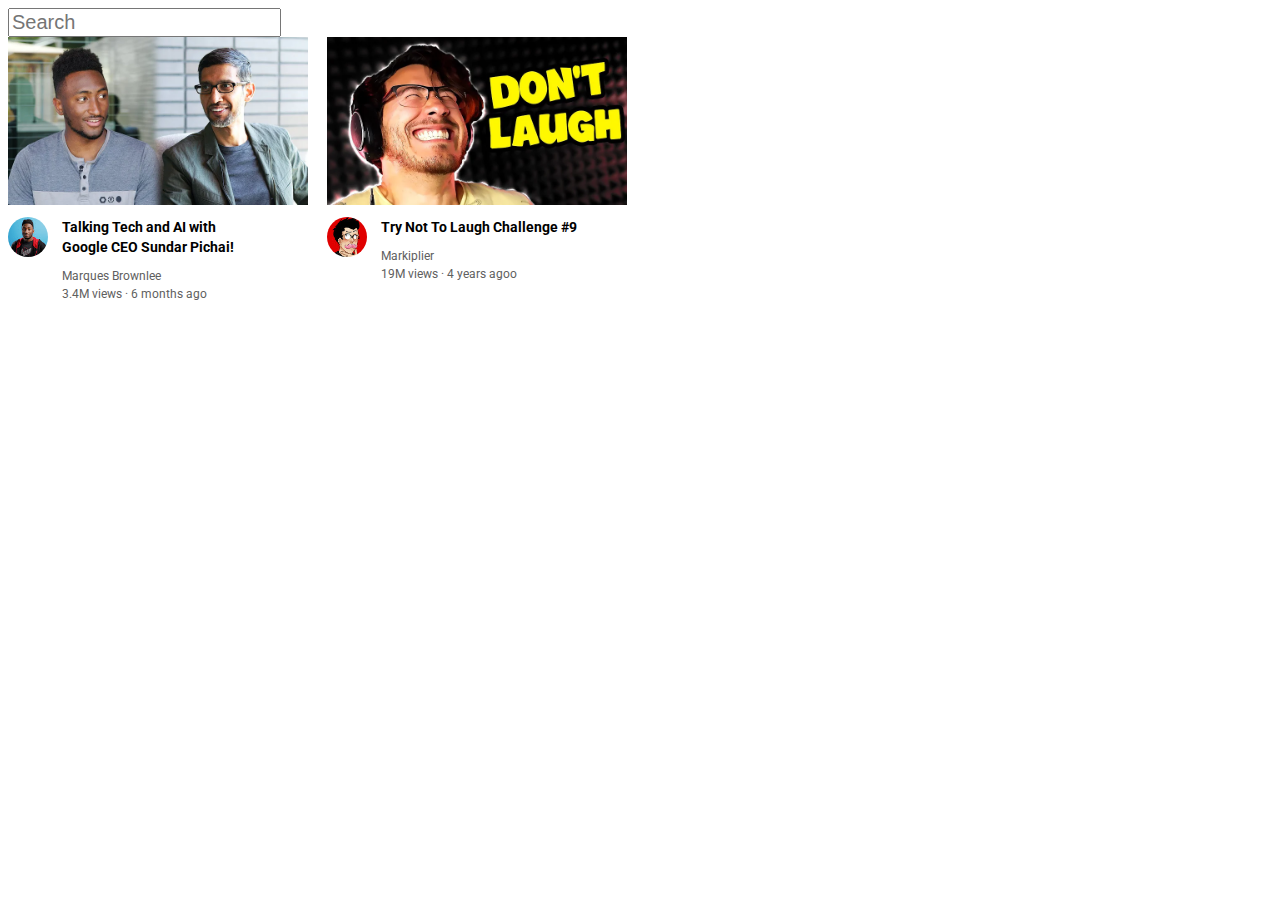
==== youtube.html @ 1298c9fe "verson 2" ====
<!DOCTYPE html>
<html>
  <head>
    <title>Youtube (clone)</title>

    <link rel="preconnect" href="https://fonts.googleapis.com">
    <link rel="preconnect" href="https://fonts.gstatic.com" 
    crossorigin>
    <link href="https://fonts.googleapis.com/css2?family=Roboto:
    wght@400;500;700&display=swap" rel="stylesheet">
        
    <style>
      p {
        font-family: Roboto, Arial;
        margin-top: 0;
        margin-bottom: 0;
      }

      .thumbnail {
        width: 300px;
        display: block;
      }

      .search-bar {
        font-size:20px;
        display:block;
      }

      .video-preview {
        width:300px;
        display: inline-block;
        vertical-align: top;
        margin-right: 15px;
      }

      .channel-picture {
        display: inline-block;
        width: 50px;
        vertical-align: top;
      }

      .video-title {
        font-size: 14px;
        font-weight: 700;
        margin-top: 0px;
        line-height: 20px;
        margin-bottom: 12px;
      }

      .video-author,
      .video-stats {
        font-size: 12px;
        color:  rgb(96, 96, 96);
      }

      .video-author {
        margin-bottom: 4px;
      }

      .video-info {
        display: inline-block;
        width: 200px;
      }

      .profile-picture {
        width: 40px;
        border-radius: 50px;
      }

      .thumbnail-row {
        margin-bottom: 12px;
      }

    </style>
  </head>
  <body>
    <input class="search-bar" type="text" placeholder="Search">
    
    <div class="video-preview">
      <div class="thumbnail-row">
        <img class="thumbnail" src="thumbnails/thumbnail-1.webp">
      </div>
      <div>

        <div class="channel-picture">
          <img class="profile-picture" 
          src="channel-pictures/channel-1.jpeg">
        </div>

        <div class="video-info">
          <p class="video-title">
            Talking Tech and AI with Google CEO Sundar Pichai!
          </p>
          <p class="video-author">
            Marques Brownlee
          </p>
          <p class="video-stats">
            3.4M views &#183; 6 months ago
          </p>
        </div>
      </div>
    </div>

    <div class="video-preview">
      <div class="thumbnail-row">
        <img class="thumbnail" src="thumbnails/thumbnail-2.webp">
      </div>
      <div>

        <div class="channel-picture">
          <img class="profile-picture" 
          src="channel-pictures/channel-2.jpeg">
        </div>

        <div class="video-info">
          <p class="video-title">
            Try Not To Laugh Challenge #9
          </p>
          <p class="video-author">
            Markiplier
          </p>
          <p class="video-stats">
            19M views &#183; 4 years agoo
          </p>
        </div>
      </div>
    </div>

  </body>
</html>
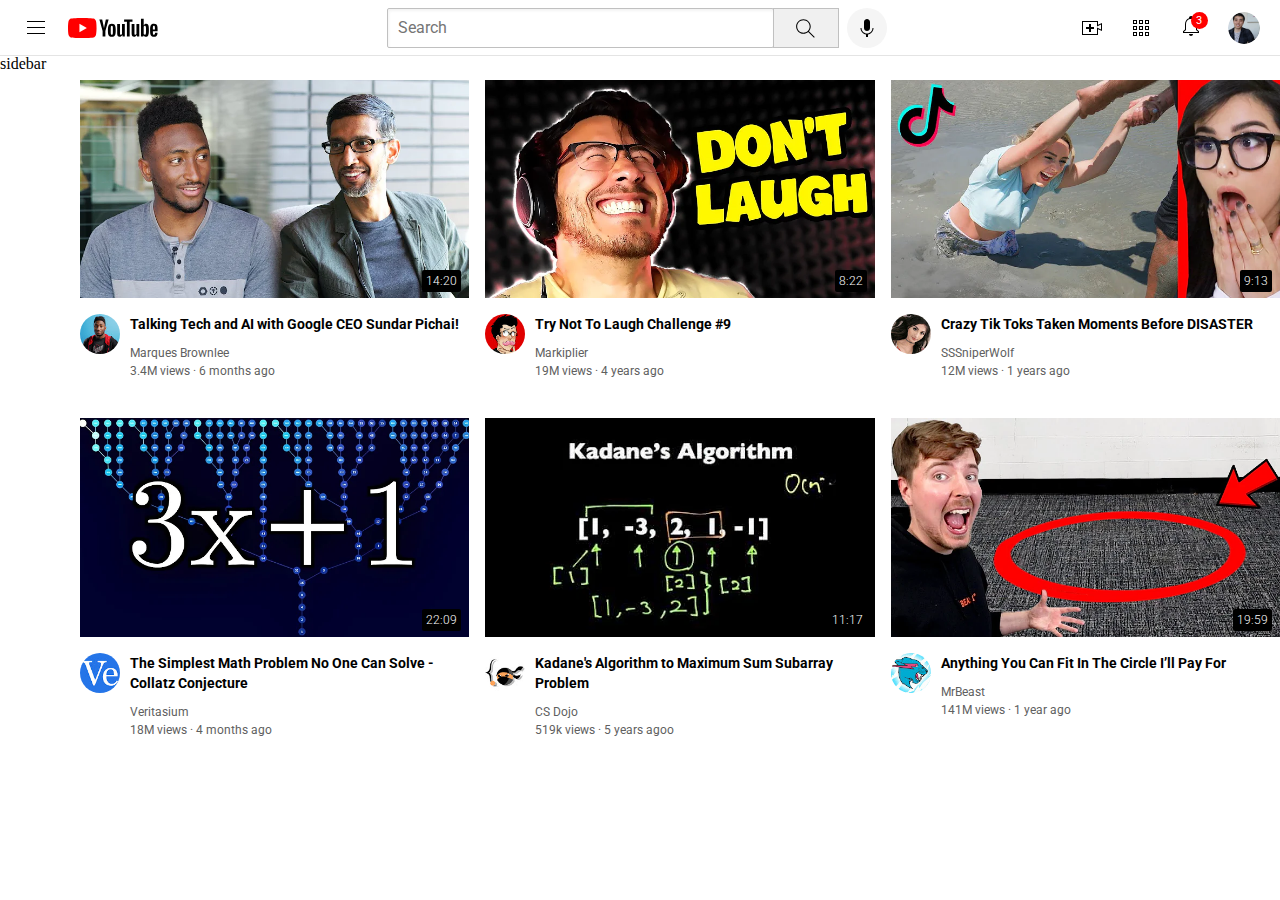
==== commit ab776f73: "version 3" ====
--- a/youtube.html
+++ b/youtube.html
@@ -8,123 +8,246 @@
     crossorigin>
     <link href="https://fonts.googleapis.com/css2?family=Roboto:
     wght@400;500;700&display=swap" rel="stylesheet">
-        
-    <style>
-      p {
-        font-family: Roboto, Arial;
-        margin-top: 0;
-        margin-bottom: 0;
-      }
-
-      .thumbnail {
-        width: 300px;
-        display: block;
-      }
-
-      .search-bar {
-        font-size:20px;
-        display:block;
-      }
-
-      .video-preview {
-        width:300px;
-        display: inline-block;
-        vertical-align: top;
-        margin-right: 15px;
-      }
-
-      .channel-picture {
-        display: inline-block;
-        width: 50px;
-        vertical-align: top;
-      }
-
-      .video-title {
-        font-size: 14px;
-        font-weight: 700;
-        margin-top: 0px;
-        line-height: 20px;
-        margin-bottom: 12px;
-      }
-
-      .video-author,
-      .video-stats {
-        font-size: 12px;
-        color:  rgb(96, 96, 96);
-      }
-
-      .video-author {
-        margin-bottom: 4px;
-      }
-
-      .video-info {
-        display: inline-block;
-        width: 200px;
-      }
-
-      .profile-picture {
-        width: 40px;
-        border-radius: 50px;
-      }
-
-      .thumbnail-row {
-        margin-bottom: 12px;
-      }
-
-    </style>
+  
+    <link rel="stylesheet" href="styles/general.css">
+    <link rel="stylesheet" href="styles/header.css">
+    <link rel="stylesheet" href="styles/video.css">
+    <link rel="stylesheet" href="styles/sidebar.css">
+
   </head>
   <body>
-    <input class="search-bar" type="text" placeholder="Search">
+    <div class="header">
+
+      <div class="left-section">
+          <img 
+          class="hamburger-menu"
+          src="icons/hamburger-menu.svg"
+          >
+
+          <img class="youtube-logo"
+          src="icons/youtube-logo.svg"
+          >
+      </div>
+
+      <div class="middle-section">
+        <input class="search-bar" type="text" placeholder="Search">
+        
+        <button class="search-button">
+          <img 
+          class="search-icon"
+          src="icons/search.svg">
+        </button>
+
+        <button class="voice-search-button">
+          <img class="voice-search-icon"
+          src="icons/voice-search-icon.svg">
+        </button>
+
+      </div>
+
+      <div class="right-section">
+        <img 
+        class="upload-icon"
+        src="icons/upload.svg">
+
+        <img 
+        class="youtube-apps-icon"
+        src="icons/youtube-apps.svg">
+
+        <div class="notifications-icon-container">
+          <div class="notifications-count">3</div>
+          <img 
+        class="notifications-icon"
+        src="icons/notifications.svg">
+        </div>
+        
+        <img 
+        class="current-user-picture"
+        src="channel-pictures/my-channel.jpeg">
+
+      </div>
+
+      
+    </div>
+
+    <div class="sidebar">
+      sidebar
+    </div>
     
-    <div class="video-preview">
-      <div class="thumbnail-row">
-        <img class="thumbnail" src="thumbnails/thumbnail-1.webp">
-      </div>
-      <div>
-
-        <div class="channel-picture">
-          <img class="profile-picture" 
-          src="channel-pictures/channel-1.jpeg">
-        </div>
-
-        <div class="video-info">
-          <p class="video-title">
-            Talking Tech and AI with Google CEO Sundar Pichai!
-          </p>
-          <p class="video-author">
-            Marques Brownlee
-          </p>
-          <p class="video-stats">
-            3.4M views &#183; 6 months ago
-          </p>
-        </div>
-      </div>
+
+    <div class="video-grid">
+      <div class="video-preview">
+        <div class="thumbnail-row">
+          <img class="thumbnail" src="thumbnails/thumbnail-1.webp">
+          <div class="video-time">
+            14:20
+          </div>
+        </div>
+        <div class="video-info-grid">
+  
+          <div class="channel-picture">
+            <img class="profile-picture" 
+            src="channel-pictures/channel-1.jpeg">
+          </div>
+  
+          <div class="video-info">
+            <p class="video-title">
+              Talking Tech and AI with Google CEO Sundar Pichai!
+            </p>
+            <p class="video-author">
+              Marques Brownlee
+            </p>
+            <p class="video-stats">
+              3.4M views &#183; 6 months ago
+            </p>
+          </div>
+        </div>
+      </div>
+  
+      <div class="video-preview">
+        <div class="thumbnail-row">
+          <img class="thumbnail" src="thumbnails/thumbnail-2.webp">
+          <div class="video-time">
+            8:22
+          </div>
+        </div>
+        <div class="video-info-grid">
+  
+          <div class="channel-picture">
+            <img class="profile-picture" 
+            src="channel-pictures/channel-2.jpeg">
+          </div>
+  
+          <div class="video-info">
+            <p class="video-title">
+              Try Not To Laugh Challenge #9
+            </p>
+            <p class="video-author">
+              Markiplier
+            </p>
+            <p class="video-stats">
+              19M views &#183; 4 years ago
+            </p>
+          </div>
+        </div>
+      </div>
+
+      <div class="video-preview">
+        <div class="thumbnail-row">
+          <img class="thumbnail" src="thumbnails/thumbnail-3.webp">
+          <div class="video-time">
+            9:13
+          </div>
+        </div>
+        <div class="video-info-grid">
+  
+          <div class="channel-picture">
+            <img class="profile-picture" 
+            src="channel-pictures/channel-3.jpeg">
+          </div>
+  
+          <div class="video-info">
+            <p class="video-title">
+             Crazy Tik Toks Taken Moments Before DISASTER
+            </p>
+            <p class="video-author">
+              SSSniperWolf
+            </p>
+            <p class="video-stats">
+              12M views &#183; 1 years ago
+            </p>
+          </div>
+        </div>
+      </div>
+
+      <div class="video-preview">
+        <div class="thumbnail-row">
+          <img class="thumbnail" src="thumbnails/thumbnail-4.webp">
+          <div class="video-time">
+            22:09
+          </div>
+        </div>
+        <div class="video-info-grid">
+  
+          <div class="channel-picture">
+            <img class="profile-picture" 
+            src="channel-pictures/channel-4.jpeg">
+          </div>
+  
+          <div class="video-info">
+            <p class="video-title">
+              The Simplest Math Problem No One Can Solve - 
+              Collatz Conjecture
+            </p>
+            <p class="video-author">
+              Veritasium
+            </p>
+            <p class="video-stats">
+              18M views &#183; 4 months ago
+            </p>
+          </div>
+        </div>
+      </div>
+
+      <div class="video-preview">
+        <div class="thumbnail-row">
+          <img class="thumbnail" src="thumbnails/thumbnail-5.webp">
+          <div class="video-time">
+            11:17
+          </div>
+        </div>
+        <div class="video-info-grid">
+  
+          <div class="channel-picture">
+            <img class="profile-picture" 
+            src="channel-pictures/channel-5.jpeg">
+          </div>
+  
+          <div class="video-info">
+            <p class="video-title">
+              Kadane's Algorithm to Maximum Sum Subarray Problem
+            </p>
+            <p class="video-author">
+              CS Dojo
+            </p>
+            <p class="video-stats">
+              519k views &#183; 5 years agoo
+            </p>
+          </div>
+        </div>
+      </div>
+
+      <div class="video-preview">
+        <div class="thumbnail-row">
+          <img class="thumbnail" src="thumbnails/thumbnail-6.webp">
+          <div class="video-time">
+            19:59
+          </div>
+        </div>
+        <div class="video-info-grid">
+  
+          <div class="channel-picture">
+            <img class="profile-picture" 
+            src="channel-pictures/channel-6.jpeg">
+          </div>
+  
+          <div class="video-info">
+            <p class="video-title">
+              Anything You Can Fit In The Circle I’ll Pay For
+            </p>
+            <p class="video-author">
+              MrBeast
+            </p>
+            <p class="video-stats">
+              141M views &#183; 1 year ago
+            </p>
+          </div>
+        </div>
+      </div>
+
     </div>
-
-    <div class="video-preview">
-      <div class="thumbnail-row">
-        <img class="thumbnail" src="thumbnails/thumbnail-2.webp">
-      </div>
-      <div>
-
-        <div class="channel-picture">
-          <img class="profile-picture" 
-          src="channel-pictures/channel-2.jpeg">
-        </div>
-
-        <div class="video-info">
-          <p class="video-title">
-            Try Not To Laugh Challenge #9
-          </p>
-          <p class="video-author">
-            Markiplier
-          </p>
-          <p class="video-stats">
-            19M views &#183; 4 years agoo
-          </p>
-        </div>
-      </div>
-    </div>
+    
+    
 
   </body>
 </html>--- a/styles/general.css
+++ b/styles/general.css
@@ -0,0 +1,11 @@
+p {
+  font-family: Roboto, Arial;
+  margin-top: 0;
+  margin-bottom: 0;
+}
+
+body {
+  margin: 0;
+  padding-top: 80px;
+  padding-left: 80px;
+}--- a/styles/header.css
+++ b/styles/header.css
@@ -0,0 +1,140 @@
+.header {
+  height: 55px;
+  display: flex;
+  flex-direction: row;
+  justify-content: space-between;
+
+  position: fixed;
+  top: 0;
+  left: 0;
+  right: 0;
+
+  z-index: 100;
+
+  background-color: white;
+
+  border-bottom-width: 1px;
+  border-bottom-style: solid;
+  border-bottom-color: rgb(228,228,228)
+
+}
+
+.left-section {
+  display: flex;
+  align-items: center;
+  
+}
+
+.hamburger-menu {
+  height: 24px;
+  margin-left: 24px;
+  margin-right: 20px;
+}
+
+.youtube-logo {
+  height: 20px;
+}
+
+.middle-section {
+  flex: 1;
+  margin-left: 70px;
+  margin-right: 35px;
+  max-width: 500px;
+  display: flex;
+  align-items: center;
+}
+
+.search-bar {
+  flex: 1;
+  height: 36px;
+  padding-left: 10px;
+  font-size: 16px;
+  border-width: 1px;
+  border-style: solid;
+  border-color: rgb(192, 192,192);
+  border-radius: 2px;
+  box-shadow: inset 1px 2px 3px
+  rgba(0,0,0,0.05);
+  width: 0;
+}
+
+.search-bar::placeholder {
+  font-family: Roboto, Arial;
+  font-size: 16px;
+
+}
+
+.search-button {
+  height: 40px;
+  width: 66px;
+  background-color: rgb(240,240,240);
+  border-width: 1px;
+  border-style:solid;
+  border-color:rgb(192, 192,192);
+  margin-left: -1px;
+  margin-right: 8px;
+}
+
+.search-icon {
+  height: 25px;
+  margin-top: 4px;
+}
+
+.voice-search-button {
+  height: 40px;
+  width: 40px;
+  border-radius: 20px;
+  border: none;
+  background-color: rgb(245,245,245);
+}
+
+.voice-search-icon {
+  height: 24px;
+  margin-top: 4px;
+}
+
+.right-section {
+  width: 180px;
+  display:flex;
+  align-items: center;
+  justify-content: space-between;
+  margin-right: 20px;
+  flex-shrink: 0;
+}
+
+.upload-icon {
+  height: 24px;
+}
+
+.youtube-apps-icon {
+  height: 24px;
+}
+
+.notifications-icon {
+  height: 24px;
+}
+
+.notifications-icon-container {
+  position: relative;
+}
+
+.notifications-count {
+  position: absolute;
+  top: -2px;
+  right: -5px;
+  background-color: red;
+  color: white;
+  font-family: Roboto, Arial;
+  font-size: 11px;
+  padding-left:5px;
+  padding-right: 6px;
+  padding-top:2px;
+  padding-bottom: 2px;
+  border-radius: 10px;
+
+}
+
+.current-user-picture {
+  height: 32px;
+  border-radius: 16px;
+}--- a/styles/video.css
+++ b/styles/video.css
@@ -0,0 +1,73 @@
+
+
+.thumbnail {
+  width: 100%;
+}
+
+
+
+.video-info-grid {
+  display: grid;
+  grid-template-columns: 50px 1fr;
+}
+
+.channel-picture {
+  vertical-align: top;
+}
+
+.video-title {
+  font-size: 14px;
+  font-weight: 700;
+  margin-top: 0px;
+  line-height: 20px;
+  margin-bottom: 12px;
+}
+
+.video-author,
+.video-stats {
+  font-size: 12px;
+  color:  rgb(96, 96, 96);
+}
+
+.video-author {
+  margin-bottom: 4px;
+}
+
+.video-info {
+}
+
+.profile-picture {
+  width: 40px;
+  border-radius: 50px;
+}
+
+.thumbnail-row {
+  margin-bottom: 12px;
+  position: relative;
+}
+
+.video-grid {
+  display: grid;
+  grid-template-columns: 1fr 1fr 1fr;
+  column-gap: 16px;
+  row-gap: 40px;
+}
+
+.video-time {
+  background-color: black;
+  color: white;
+  position: absolute;
+  right: 8px;
+  bottom: 10px;
+  border-radius: 2px;
+
+  padding-left: 4px;
+  padding-right: 4px;
+  padding-top: 4px;
+  padding-bottom: 4px;
+  
+
+  font-family: Roboto, Arial;
+  font-size: 12px;
+  font-weight: 300;
+}--- a/styles/sidebar.css
+++ b/styles/sidebar.css
@@ -0,0 +1,9 @@
+.sidebar {
+  position: fixed;
+  left: 0;
+  bottom: 0;
+  top: 55px;
+  background-color: white;
+  width: 72px;
+
+}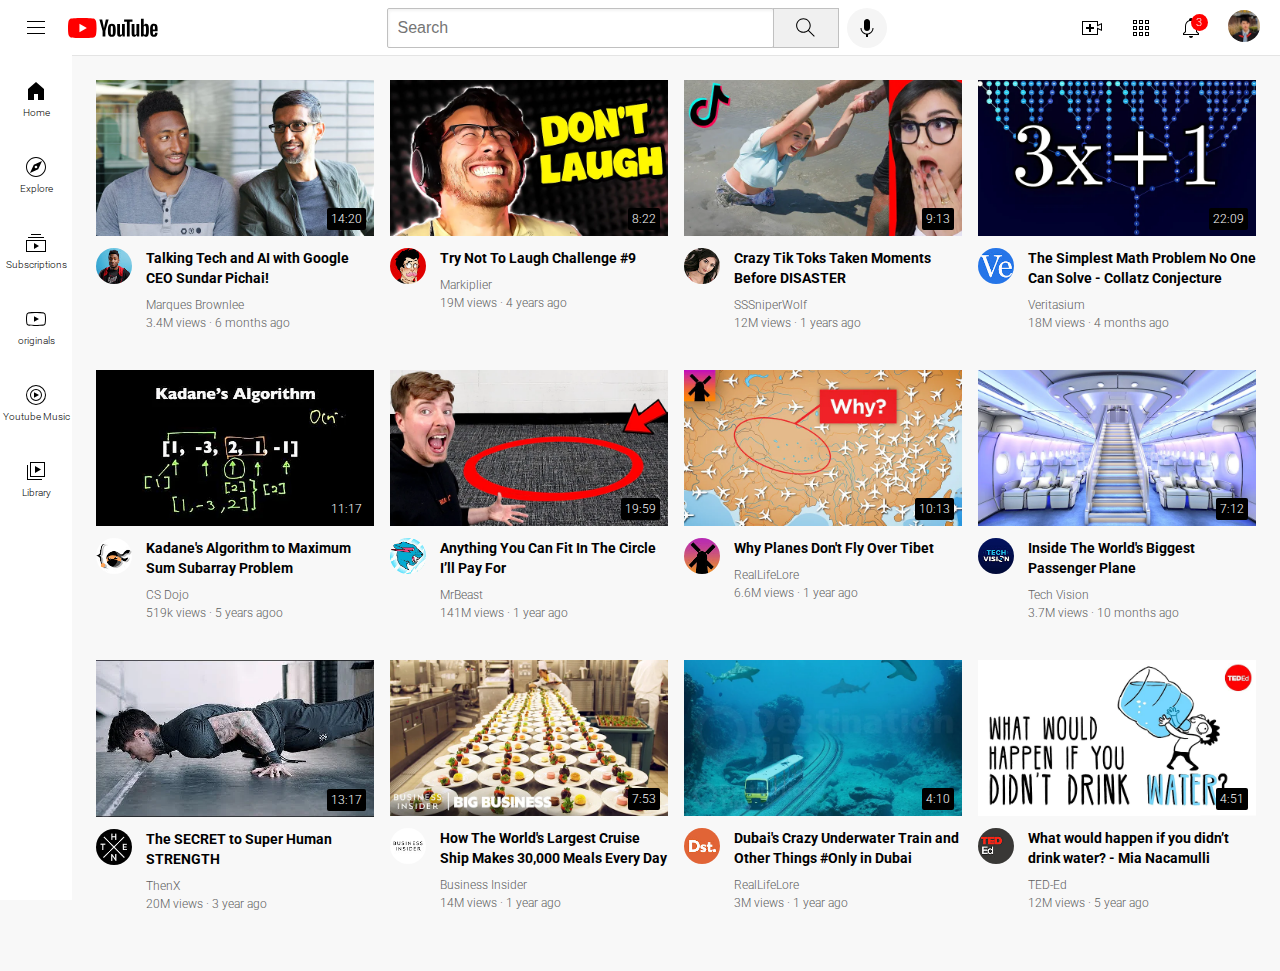
==== commit 7ae371fd: "Version 4" ====
--- a/youtube.html
+++ b/youtube.html
@@ -16,7 +16,7 @@
 
   </head>
   <body>
-    <div class="header">
+    <header class="header">
 
       <div class="left-section">
           <img 
@@ -36,218 +36,558 @@
           <img 
           class="search-icon"
           src="icons/search.svg">
+          <div class="tooltip">Search</div>
         </button>
 
         <button class="voice-search-button">
           <img class="voice-search-icon"
           src="icons/voice-search-icon.svg">
+          <div class="tooltip">Search with your voice</div>
         </button>
 
       </div>
 
       <div class="right-section">
-        <img 
-        class="upload-icon"
-        src="icons/upload.svg">
-
-        <img 
-        class="youtube-apps-icon"
-        src="icons/youtube-apps.svg">
+
+        <div class="upload-icon-container">
+          <img 
+          class="upload-icon"
+          src="icons/upload.svg">
+          <div class="tooltip">Create</div>
+        </div>
+        
+
+        <div class="youtube-apps-container">
+          <img 
+          class="youtube-apps-icon"
+          src="icons/youtube-apps.svg">
+          <div class="tooltip">Youtube apps</div>
+        </div>
+        
 
         <div class="notifications-icon-container">
           <div class="notifications-count">3</div>
           <img 
         class="notifications-icon"
         src="icons/notifications.svg">
+        <div class="tooltip">Notifications</div>
         </div>
         
-        <img 
-        class="current-user-picture"
-        src="channel-pictures/my-channel.jpeg">
-
-      </div>
-
-      
-    </div>
-
-    <div class="sidebar">
-      sidebar
-    </div>
-    
-
-    <div class="video-grid">
-      <div class="video-preview">
-        <div class="thumbnail-row">
-          <img class="thumbnail" src="thumbnails/thumbnail-1.webp">
-          <div class="video-time">
-            14:20
-          </div>
-        </div>
-        <div class="video-info-grid">
-  
-          <div class="channel-picture">
-            <img class="profile-picture" 
-            src="channel-pictures/channel-1.jpeg">
-          </div>
-  
-          <div class="video-info">
-            <p class="video-title">
-              Talking Tech and AI with Google CEO Sundar Pichai!
-            </p>
-            <p class="video-author">
-              Marques Brownlee
-            </p>
-            <p class="video-stats">
-              3.4M views &#183; 6 months ago
-            </p>
-          </div>
-        </div>
-      </div>
-  
-      <div class="video-preview">
-        <div class="thumbnail-row">
-          <img class="thumbnail" src="thumbnails/thumbnail-2.webp">
-          <div class="video-time">
-            8:22
-          </div>
-        </div>
-        <div class="video-info-grid">
-  
-          <div class="channel-picture">
-            <img class="profile-picture" 
-            src="channel-pictures/channel-2.jpeg">
-          </div>
-  
-          <div class="video-info">
-            <p class="video-title">
-              Try Not To Laugh Challenge #9
-            </p>
-            <p class="video-author">
-              Markiplier
-            </p>
-            <p class="video-stats">
-              19M views &#183; 4 years ago
-            </p>
-          </div>
-        </div>
-      </div>
-
-      <div class="video-preview">
-        <div class="thumbnail-row">
-          <img class="thumbnail" src="thumbnails/thumbnail-3.webp">
-          <div class="video-time">
-            9:13
-          </div>
-        </div>
-        <div class="video-info-grid">
-  
-          <div class="channel-picture">
-            <img class="profile-picture" 
-            src="channel-pictures/channel-3.jpeg">
-          </div>
-  
-          <div class="video-info">
-            <p class="video-title">
-             Crazy Tik Toks Taken Moments Before DISASTER
-            </p>
-            <p class="video-author">
-              SSSniperWolf
-            </p>
-            <p class="video-stats">
-              12M views &#183; 1 years ago
-            </p>
-          </div>
-        </div>
-      </div>
-
-      <div class="video-preview">
-        <div class="thumbnail-row">
-          <img class="thumbnail" src="thumbnails/thumbnail-4.webp">
-          <div class="video-time">
-            22:09
-          </div>
-        </div>
-        <div class="video-info-grid">
-  
-          <div class="channel-picture">
-            <img class="profile-picture" 
-            src="channel-pictures/channel-4.jpeg">
-          </div>
-  
-          <div class="video-info">
-            <p class="video-title">
-              The Simplest Math Problem No One Can Solve - 
-              Collatz Conjecture
-            </p>
-            <p class="video-author">
-              Veritasium
-            </p>
-            <p class="video-stats">
-              18M views &#183; 4 months ago
-            </p>
-          </div>
-        </div>
-      </div>
-
-      <div class="video-preview">
-        <div class="thumbnail-row">
-          <img class="thumbnail" src="thumbnails/thumbnail-5.webp">
-          <div class="video-time">
-            11:17
-          </div>
-        </div>
-        <div class="video-info-grid">
-  
-          <div class="channel-picture">
-            <img class="profile-picture" 
-            src="channel-pictures/channel-5.jpeg">
-          </div>
-  
-          <div class="video-info">
-            <p class="video-title">
-              Kadane's Algorithm to Maximum Sum Subarray Problem
-            </p>
-            <p class="video-author">
-              CS Dojo
-            </p>
-            <p class="video-stats">
-              519k views &#183; 5 years agoo
-            </p>
-          </div>
-        </div>
-      </div>
-
-      <div class="video-preview">
-        <div class="thumbnail-row">
-          <img class="thumbnail" src="thumbnails/thumbnail-6.webp">
-          <div class="video-time">
-            19:59
-          </div>
-        </div>
-        <div class="video-info-grid">
-  
-          <div class="channel-picture">
-            <img class="profile-picture" 
-            src="channel-pictures/channel-6.jpeg">
-          </div>
-  
-          <div class="video-info">
-            <p class="video-title">
-              Anything You Can Fit In The Circle I’ll Pay For
-            </p>
-            <p class="video-author">
-              MrBeast
-            </p>
-            <p class="video-stats">
-              141M views &#183; 1 year ago
-            </p>
-          </div>
-        </div>
-      </div>
-
-    </div>
-    
-    
-
+        <a href="https://github.com/LLeon7" target="_blank">
+          <img 
+          class="current-user-picture"
+          src="channel-pictures/my-channel3.jpeg">
+        </a>
+        
+      </div>
+    </header>
+
+    <nav class="sidebar">
+
+      <div class="sidebar-link">
+        <img src="icons/home.svg">
+        <div>Home</div>
+      </div>
+
+      <div class="sidebar-link">
+        <img src="icons/explore.svg">
+        <div>Explore</div>
+      </div>
+      <div class="sidebar-link">
+        <img src="icons/subscriptions.svg">
+        <div>Subscriptions</div>
+      </div>
+      <div class="sidebar-link">
+        <img src="icons/originals.svg">
+        <div>originals</div>
+      </div>
+      <div class="sidebar-link">
+        <img src="icons/youtube-music.svg">
+        <div>Youtube Music</div>
+      </div>
+      <div class="sidebar-link">
+        <img src="icons/library.svg">
+        <div>Library</div>
+      </div>
+    </nav>
+    
+    <main>
+      <section class="video-grid">
+        <div class="video-preview">
+          <div class="thumbnail-row">
+            <a href="https://www.youtube.com/watch?v=n2RNcPRtAiY">
+            <img class="thumbnail" src="thumbnails/thumbnail-1.webp">
+            </a>
+            <div class="video-time">
+              14:20
+            </div>
+          </div>
+          <div class="video-info-grid">
+    
+            <div class="channel-picture">
+              <a href="https://www.youtube.com/c/mkbhd">
+                <img class="profile-picture" 
+                src="channel-pictures/channel-1.jpeg">
+              </a>
+            </div>
+    
+            <div class="video-info">
+              <a href="https://www.youtube.com/watch?v=n2RNcPRtAiY">
+                <p class="video-title">
+                  Talking Tech and AI with Google CEO Sundar Pichai!
+                </p>
+              </a>
+              <a href="https://www.youtube.com/c/mkbhd"></a>
+              <p class="video-author">
+                Marques Brownlee
+              </p>
+              <p class="video-stats">
+                3.4M views &#183; 6 months ago
+              </p>
+            </div>
+          </div>
+        </div>
+    
+        <div class="video-preview">
+          <div class="thumbnail-row">
+            <a href="https://www.youtube.com/watch?v=mP0RAo9SKZk">
+              <img class="thumbnail" src="thumbnails/thumbnail-2.webp">
+            </a>
+            
+            <div class="video-time">
+              8:22
+            </div>
+          </div>
+          <div class="video-info-grid">
+    
+            <div class="channel-picture">
+              <a href="https://www.youtube.com/c/markiplier">
+                <img class="profile-picture" 
+                src="channel-pictures/channel-2.jpeg">
+              </a>
+              
+            </div>
+    
+            <div class="video-info">
+              <a href="https://www.youtube.com/watch?v=mP0RAo9SKZk">
+                <p class="video-title">
+                  Try Not To Laugh Challenge #9
+                </p>
+              </a>
+
+              <a href="https://www.youtube.com/c/markiplier">
+                <p class="video-author">
+                  Markiplier
+                </p>
+              </a>
+              <p class="video-stats">
+                19M views &#183; 4 years ago
+              </p>
+            </div>
+          </div>
+        </div>
+
+        <div class="video-preview">
+          <div class="thumbnail-row">
+            <a href="https://www.youtube.com/watch?v=FgjPQQeTh1w">
+              <img class="thumbnail" src="thumbnails/thumbnail-3.webp">
+            </a>
+            
+            <div class="video-time">
+              9:13
+            </div>
+          </div>
+          <div class="video-info-grid">
+    
+            <div class="channel-picture">
+              <a href="https://www.youtube.com/user/SSSniperWolf">
+                <img class="profile-picture" 
+                src="channel-pictures/channel-3.jpeg">
+              </a>
+              
+            </div>
+    
+            <div class="video-info">
+              <a href="https://www.youtube.com/watch?v=FgjPQQeTh1w">
+                <p class="video-title">       
+                  Crazy Tik Toks Taken Moments Before DISASTER
+                  </p>
+              </a>
+              
+              <a href="https://www.youtube.com/user/SSSniperWolf">
+                <p class="video-author">
+                  SSSniperWolf
+                </p>
+              </a>
+              
+              <p class="video-stats">
+                12M views &#183; 1 years ago
+              </p>
+            </div>
+          </div>
+        </div>
+
+        <div class="video-preview">
+          <div class="thumbnail-row">
+            <a href="https://www.youtube.com/watch?v=094y1Z2wpJg">
+              <img class="thumbnail" src="thumbnails/thumbnail-4.webp">
+            </a>
+            
+            <div class="video-time">
+              22:09
+            </div>
+          </div>
+          <div class="video-info-grid">
+    
+            <div class="channel-picture">
+              <a href="https://www.youtube.com/c/veritasium">
+                <img class="profile-picture" 
+                src="channel-pictures/channel-4.jpeg">
+              </a>
+              
+            </div>
+    
+            <div class="video-info">
+              <a href="https://www.youtube.com/watch?v=094y1Z2wpJg">
+                <p class="video-title">
+                  The Simplest Math Problem No One Can Solve - 
+                  Collatz Conjecture
+                </p>
+              </a>
+              
+              <a href="https://www.youtube.com/c/veritasium">
+                <p class="video-author">
+                  Veritasium
+                </p>
+              </a>
+              
+              <p class="video-stats">
+                18M views &#183; 4 months ago
+              </p>
+            </div>
+          </div>
+        </div>
+
+        <div class="video-preview">
+          <div class="thumbnail-row">
+            <a href="https://www.youtube.com/watch?v=86CQq3pKSUw">
+              <img class="thumbnail" src="thumbnails/thumbnail-5.webp">
+            </a>
+            
+            <div class="video-time">
+              11:17
+            </div>
+          </div>
+          <div class="video-info-grid">
+    
+            <div class="channel-picture">
+              <a href="https://www.youtube.com/c/CSDojo">
+                <img class="profile-picture" 
+                src="channel-pictures/channel-5.jpeg">
+              </a>
+              
+            </div>
+    
+            <div class="video-info">
+              <a href="https://www.youtube.com/watch?v=86CQq3pKSUw">
+                <p class="video-title">
+                  Kadane's Algorithm to Maximum Sum Subarray Problem
+                </p>
+              </a>
+              
+              <a href="https://www.youtube.com/c/CSDojo">
+                <p class="video-author">
+                  CS Dojo
+                </p>
+              </a>
+              
+              <p class="video-stats">
+                519k views &#183; 5 years agoo
+              </p>
+            </div>
+          </div>
+        </div>
+
+        <div class="video-preview">
+          <div class="thumbnail-row">
+            <a href="https://www.youtube.com/watch?v=yXWw0_UfSFg">
+              <img class="thumbnail" src="thumbnails/thumbnail-6.webp">
+            </a>
+            
+            <div class="video-time">
+              19:59
+            </div>
+          </div>
+          <div class="video-info-grid">
+    
+            <div class="channel-picture">
+              <a href="https://www.youtube.com/channel/UCX6OQ3DkcsbYNE6H8uQQuVA">
+                <img class="profile-picture" 
+                src="channel-pictures/channel-6.jpeg">
+              </a>
+              
+            </div>
+    
+            <div class="video-info">
+              <a href="https://www.youtube.com/watch?v=yXWw0_UfSFg">
+                <p class="video-title">
+                  Anything You Can Fit In The Circle I’ll Pay For
+                </p>
+              </a>
+              <a href="https://www.youtube.com/channel/UCX6OQ3DkcsbYNE6H8uQQuVA">
+                <p class="video-author">
+                  MrBeast
+                </p>
+              </a>
+              
+              <p class="video-stats">
+                141M views &#183; 1 year ago
+              </p>
+            </div>
+          </div>
+        </div>
+
+        <div class="video-preview">
+          <div class="thumbnail-row">
+            <a href="https://www.youtube.com/watch?v=fNVa1qMbF9Y">
+              <img class="thumbnail" src="thumbnails/thumbnail-7.webp">
+            </a>
+            
+            <div class="video-time">
+              10:13
+            </div>
+          </div>
+          <div class="video-info-grid">
+    
+            <div class="channel-picture">
+              <a href="https://www.youtube.com/channel/UCP5tjEmvPItGyLhmjdwP7Ww">
+                <img class="profile-picture" 
+                src="channel-pictures/channel-7.jpeg">
+              </a>
+              
+            </div>
+    
+            <div class="video-info">
+              <a href="https://www.youtube.com/watch?v=fNVa1qMbF9Y">
+                <p class="video-title">
+                  Why Planes Don't Fly Over Tibet
+                </p>
+              </a>
+              
+              <a href="https://www.youtube.com/channel/UCP5tjEmvPItGyLhmjdwP7Ww">
+                <p class="video-author">
+                  RealLifeLore
+                </p>
+              </a>
+              
+              <p class="video-stats">
+                6.6M views &#183; 1 year ago
+              </p>
+            </div>
+          </div>
+        </div>
+
+        <div class="video-preview">
+          <div class="thumbnail-row">
+            <a href="https://www.youtube.com/watch?v=lFm4EM1juls">
+              <img class="thumbnail" src="thumbnails/thumbnail-8.webp">
+            </a>
+            
+            <div class="video-time">
+              7:12
+            </div>
+          </div>
+          <div class="video-info-grid">
+    
+            <div class="channel-picture">
+              <a href="https://www.youtube.com/channel/UCHAK6CyegY22Zj2GWrcaIxg">
+                <img class="profile-picture" 
+                src="channel-pictures/channel-8.jpeg">
+              </a>
+              
+            </div>
+    
+            <div class="video-info">
+              <a href="https://www.youtube.com/watch?v=lFm4EM1juls">
+                <p class="video-title">
+                  Inside The World's Biggest Passenger Plane
+                </p>
+              </a>
+              
+              <a href="https://www.youtube.com/channel/UCHAK6CyegY22Zj2GWrcaIxg">
+                <p class="video-author">
+                  Tech Vision
+                </p>
+              </a>
+              
+              <p class="video-stats">
+                3.7M views &#183; 10 months ago
+              </p>
+            </div>
+          </div>
+        </div>
+
+        <div class="video-preview">
+          <div class="thumbnail-row">
+            <a href="https://www.youtube.com/watch?v=ixmxOlcrlUc">
+              <img class="thumbnail" src="thumbnails/thumbnail-9.webp">
+            </a>
+            
+            <div class="video-time">
+              13:17
+            </div>
+          </div>
+          <div class="video-info-grid">
+    
+            <div class="channel-picture">
+              <a href="https://www.youtube.com/c/OFFICIALTHENXSTUDIOS">
+                <img class="profile-picture" 
+                src="channel-pictures/channel-9.jpeg">
+              </a>
+              
+            </div>
+    
+            <div class="video-info">
+              <a href="https://www.youtube.com/watch?v=ixmxOlcrlUc">
+                <p class="video-title">
+                  The SECRET to Super Human STRENGTH
+                </p>
+              </a>
+              
+              <a href="https://www.youtube.com/c/OFFICIALTHENXSTUDIOS">
+                <p class="video-author">
+                  ThenX
+                </p>
+              </a>
+              
+              <p class="video-stats">
+                20M views &#183; 3 year ago
+              </p>
+            </div>
+          </div>
+        </div>
+
+        <div class="video-preview">
+          <div class="thumbnail-row">
+            <a href="https://www.youtube.com/watch?v=R2vXbFp5C9o">
+              <img class="thumbnail" src="thumbnails/thumbnail-10.webp">
+            </a>
+            
+            <div class="video-time">
+              7:53
+            </div>
+          </div>
+          <div class="video-info-grid">
+    
+            <div class="channel-picture">
+              <a href="https://www.youtube.com/user/businessinsider">
+                <img class="profile-picture" 
+                src="channel-pictures/channel-10.jpeg">
+              </a>
+              
+            </div>
+    
+            <div class="video-info">
+              <a href="https://www.youtube.com/watch?v=R2vXbFp5C9o">
+                <p class="video-title">
+                  How The World's Largest Cruise Ship Makes 30,000 Meals Every Day
+                </p>
+              </a>
+              
+              <a href="https://www.youtube.com/user/businessinsider">
+                <p class="video-author">
+                  Business Insider
+                </p>
+              </a>
+              
+              <p class="video-stats">
+                14M views &#183; 1 year ago
+              </p>
+            </div>
+          </div>
+        </div>
+
+        <div class="video-preview">
+          <div class="thumbnail-row">
+            <a href="https://www.youtube.com/watch?v=0nZuYyXET3s">
+              <img class="thumbnail" src="thumbnails/thumbnail-11.webp">
+            </a>
+            
+            <div class="video-time">
+              4:10
+            </div>
+          </div>
+          <div class="video-info-grid">
+    
+            <div class="channel-picture">
+              <a href="https://www.youtube.com/c/Destinationtips">
+                <img class="profile-picture" 
+                src="channel-pictures/channel-11.jpeg">
+              </a>
+              
+            </div>
+    
+            <div class="video-info">
+              <a href="https://www.youtube.com/watch?v=0nZuYyXET3s">
+                <p class="video-title">
+                  Dubai's Crazy Underwater Train and Other Things #Only in Dubai
+                </p>
+              </a>
+              
+              <a href="https://www.youtube.com/c/Destinationtips">
+                <p class="video-author">
+                  RealLifeLore
+                </p>
+              </a>
+              
+              <p class="video-stats">
+                3M views &#183; 1 year ago
+              </p>
+            </div>
+          </div>
+        </div>
+
+        <div class="video-preview">
+          <div class="thumbnail-row">
+            <a href="https://www.youtube.com/watch?v=9iMGFqMmUFs">
+              <img class="thumbnail" src="thumbnails/thumbnail-12.webp">
+            </a>
+            
+            <div class="video-time">
+              4:51
+            </div>
+          </div>
+          <div class="video-info-grid">
+    
+            <div class="channel-picture">
+              <a href="https://www.youtube.com/teded">
+                <img class="profile-picture" 
+              src="channel-pictures/channel-12.jpeg">
+              </a>
+              
+            </div>
+    
+            <div class="video-info">
+              <a href="https://www.youtube.com/watch?v=9iMGFqMmUFs">
+                <p class="video-title">
+                  What would happen if you didn’t drink water? - Mia Nacamulli
+                </p>
+              </a>
+              
+              <a href="https://www.youtube.com/teded">
+                <p class="video-author">
+                  TED-Ed
+                </p>
+              </a>
+              
+              <p class="video-stats">
+                12M views &#183; 5 year ago
+              </p>
+            </div>
+          </div>
+        </div>
+
+      </section>
+  </main>
   </body>
 </html>--- a/styles/general.css
+++ b/styles/general.css
@@ -1,11 +1,20 @@
 p {
-  font-family: Roboto, Arial;
   margin-top: 0;
   margin-bottom: 0;
 }
 
 body {
+  font-family: Roboto, Arial;
+  font-weight: 300;
   margin: 0;
   padding-top: 80px;
-  padding-left: 80px;
+  padding-left: 96px;
+  padding-right: 24px;
+  padding-bottom: 60px;
+  background-color: rgb(248,248,248);
+}
+
+a {
+  text-decoration: none;
+  color: black;
 }--- a/styles/header.css
+++ b/styles/header.css
@@ -15,7 +15,7 @@
 
   border-bottom-width: 1px;
   border-bottom-style: solid;
-  border-bottom-color: rgb(228,228,228)
+  border-bottom-color: rgb(228,228,228);
 
 }
 
@@ -49,9 +49,7 @@
   height: 36px;
   padding-left: 10px;
   font-size: 16px;
-  border-width: 1px;
-  border-style: solid;
-  border-color: rgb(192, 192,192);
+  border: 1px solid rgb(192, 192,192);
   border-radius: 2px;
   box-shadow: inset 1px 2px 3px
   rgba(0,0,0,0.05);
@@ -59,7 +57,6 @@
 }
 
 .search-bar::placeholder {
-  font-family: Roboto, Arial;
   font-size: 16px;
 
 }
@@ -73,11 +70,55 @@
   border-color:rgb(192, 192,192);
   margin-left: -1px;
   margin-right: 8px;
+
+  position: relative;
 }
+
+.search-button, .voice-search-button,
+.upload-icon-container,
+.youtube-apps-container,
+.notifications-icon-container
+{
+  position: relative;
+  display: flex;
+  justify-content: center;
+  align-items: center;
+}
+
+.search-button .tooltip,
+.voice-search-button .tooltip,
+.upload-icon-container .tooltip,
+.youtube-apps-container .tooltip,
+.notifications-icon-container .tooltip
+{
+  position:absolute;
+  background-color: gray;
+  color: white;
+  padding-top: 4px;
+  padding-bottom: 4px;
+  padding-left: 8px;
+  padding-right: 8px;
+  border-radius: 2px;
+  font-size: 12px;
+  bottom: -30px;
+  opacity: 0;
+  transition: opacity 0.15s;
+  pointer-events:none;
+  white-space: nowrap;
+}
+
+.search-button:hover .tooltip,
+.voice-search-button:hover .tooltip, 
+.upload-icon-container:hover .tooltip,
+.youtube-apps-container:hover .tooltip,
+.notifications-icon-container:hover .tooltip
+{
+  opacity: 1;
+}
+
 
 .search-icon {
   height: 25px;
-  margin-top: 4px;
 }
 
 .voice-search-button {
@@ -90,7 +131,6 @@
 
 .voice-search-icon {
   height: 24px;
-  margin-top: 4px;
 }
 
 .right-section {
@@ -124,7 +164,6 @@
   right: -5px;
   background-color: red;
   color: white;
-  font-family: Roboto, Arial;
   font-size: 11px;
   padding-left:5px;
   padding-right: 6px;
--- a/styles/video.css
+++ b/styles/video.css
@@ -20,7 +20,7 @@
   font-weight: 700;
   margin-top: 0px;
   line-height: 20px;
-  margin-bottom: 12px;
+  margin-bottom: 10px;
 }
 
 .video-author,
@@ -37,12 +37,12 @@
 }
 
 .profile-picture {
-  width: 40px;
+  width: 36px;
   border-radius: 50px;
 }
 
 .thumbnail-row {
-  margin-bottom: 12px;
+  margin-bottom: 8px;
   position: relative;
 }
 
@@ -53,6 +53,26 @@
   row-gap: 40px;
 }
 
+@media (max-width: 750px) {
+  .video-grid {
+    grid-template-columns: 1fr 1fr;
+  }
+}
+
+@media(min-width: 751px) and (max-width: 999px) {
+  .video-grid {
+    grid-template-columns: 1fr 1fr 1fr;
+  }
+}
+
+@media (min-width: 1000px){
+  .video-grid {
+    grid-template-columns: 1fr 1fr 1fr 1fr;
+  }
+}
+
+
+
 .video-time {
   background-color: black;
   color: white;
@@ -60,14 +80,7 @@
   right: 8px;
   bottom: 10px;
   border-radius: 2px;
-
-  padding-left: 4px;
-  padding-right: 4px;
-  padding-top: 4px;
-  padding-bottom: 4px;
-  
-
-  font-family: Roboto, Arial;
+  padding: 4px;
   font-size: 12px;
   font-weight: 300;
 }--- a/styles/sidebar.css
+++ b/styles/sidebar.css
@@ -5,5 +5,29 @@
   top: 55px;
   background-color: white;
   width: 72px;
+  z-index: 200;
+  padding-top: 5px;
 
+}
+
+.sidebar-link {
+  height: 76px;
+  display: flex;
+  justify-content: center;
+  align-items: center;
+  flex-direction: column;
+  cursor: pointer;
+}
+
+.sidebar-link:hover {
+  background-color: rgb(235,235,235);
+}
+
+.sidebar-link img {
+  height: 24px;
+  margin-bottom: 4px;
+}
+
+.sidebar-link div {
+  font-size: 10px;
 }